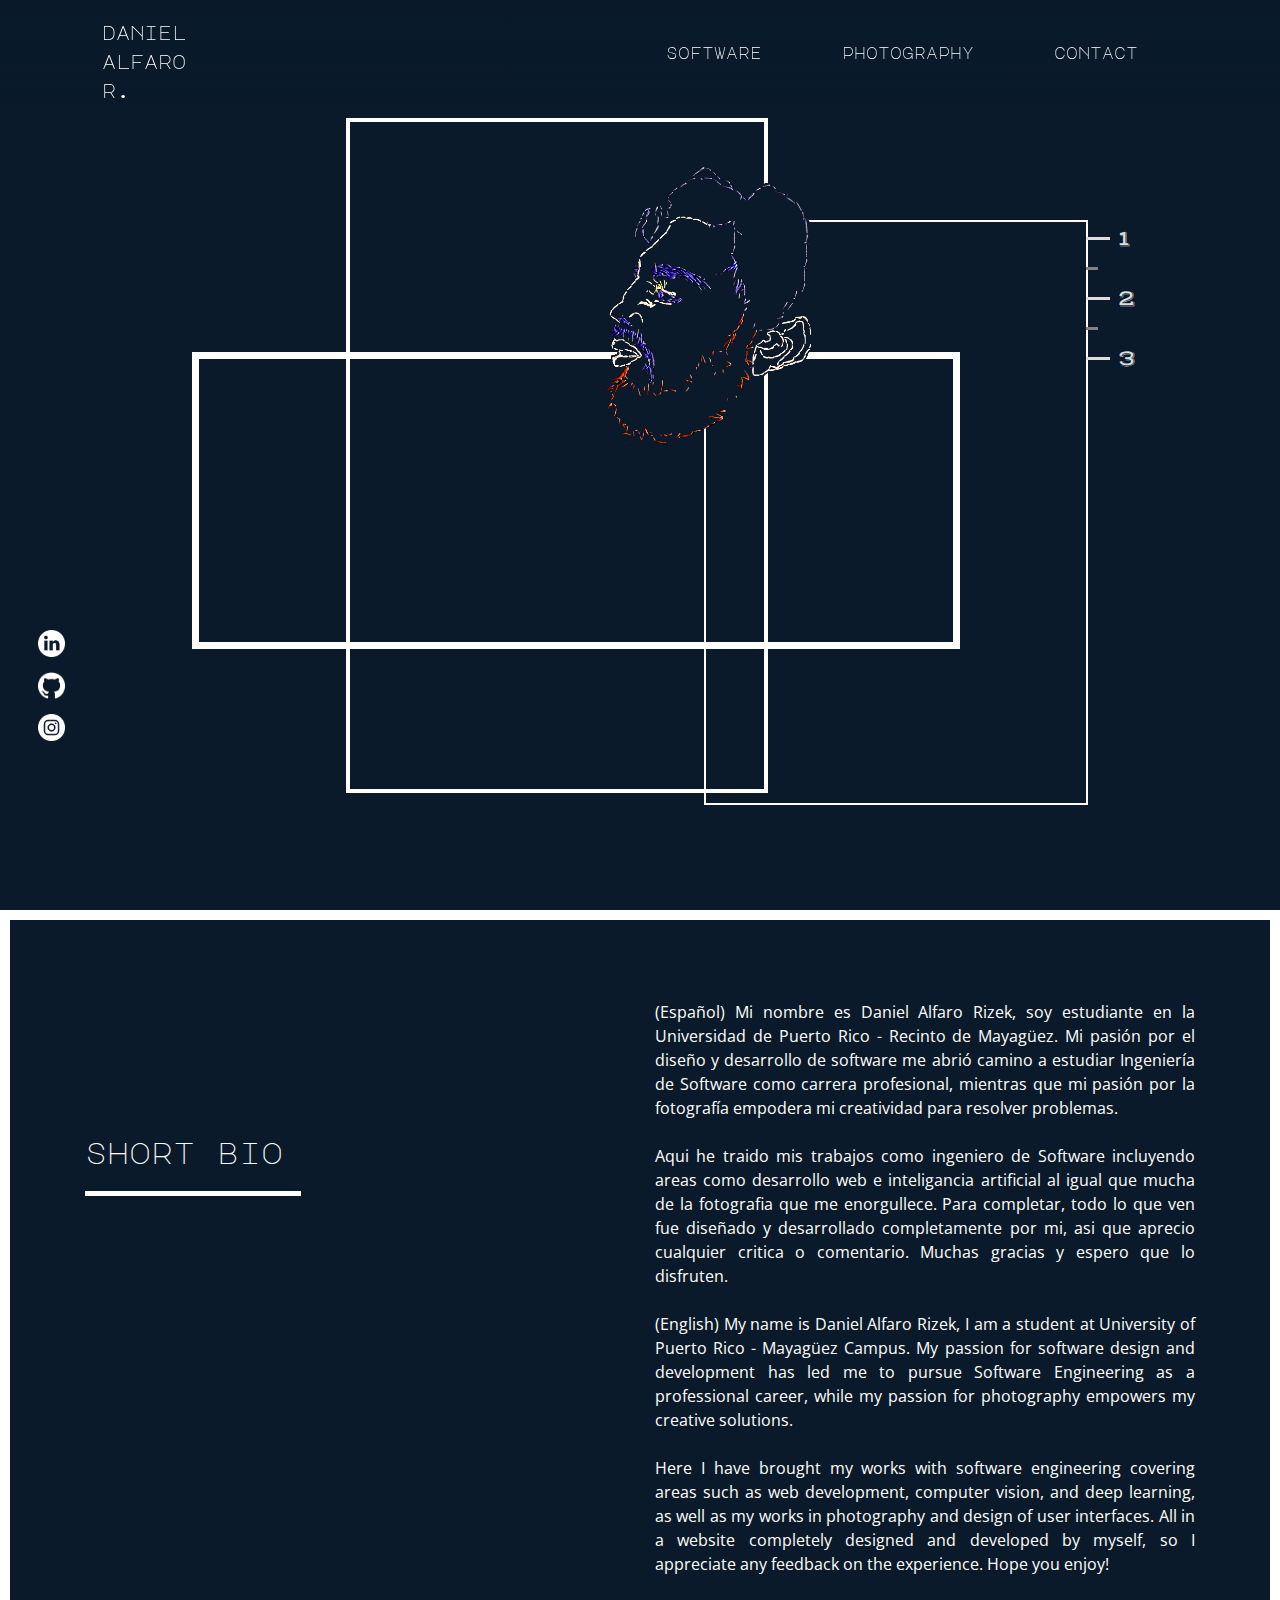
==== index.html @ b642e470 "improvements throughout the site" ====
<!DOCTYPE html>
<html lang="en">
  <head>
    <meta charset="UTF-8" />
    <meta name="viewport" content="width=device-width, initial-scale=1.0" />
    <meta http-equiv="X-UA-Compatible" content="ie=edge" />
    <link
      href="https://fonts.googleapis.com/css?family=Major+Mono+Display|Open+Sans|Vast+Shadow&display=swap"
      rel="stylesheet"
    />
    <link
      rel="stylesheet"
      href="https://maxcdn.bootstrapcdn.com/bootstrap/4.4.1/css/bootstrap.min.css"
    />
    <link rel="stylesheet" href="styles.css" />
    <script src="scripts.js"></script>
    <title>Daniel Alfaro R.</title>
  </head>
  <body>
    <div id="heroSection" class="nav">
      <div class="navigation">
        <div class="brand">
          <a href="#heroSection"><p>daniel</p></a>
          <a href="#heroSection"><p>alfaro</p></a>
          <a href="#heroSection"><p>r.</p></a>
        </div>
        <div class="menu">
          <ul>
            <li><a href="code.html">software</a></li>
            <li><a href="art.html">photography</a></li>
            <li><a href="info.html">contact</a></li>
          </ul>
        </div>
      </div>
    </div>
    <div class="centerArt" id="artContainer">
      <div id="drawing">
        <img src="images/PerfilComplete.png" alt="Perfil" />
      </div>
      <div id="rec1" class="rec"></div>
      <div id="rec2" class="rec"></div>
      <div id="rec3" class="rec">
        <div class="detail2">
          <div class="detailSec">
            <div class="line line1"></div>
            <div class="num">1</div>
          </div>
          <div class="detailSec">
            <div class="line line2"></div>
          </div>
          <div class="detailSec">
            <div class="line line1"></div>
            <div class="num">2</div>
          </div>
          <div class="detailSec">
            <div class="line line2"></div>
          </div>
          <div class="detailSec">
            <div class="line line1"></div>
            <div class="num">3</div>
          </div>
        </div>
      </div>
    </div>
    <div class="detail1">
      <div class="IndexSocialMedia">
        <a href="https://www.linkedin.com/in/daniel-alfaro-r/">
          <img src="images/linkedin.png" alt="linked" />
        </a>
        <a href="https://github.com/danyalfaro">
          <img src="images/github.png" alt="git" />
        </a>
        <a href="https://www.instagram.com/lente_mente_/">
          <img src="images/instagram.png" alt="insta" />
        </a>
      </div>
    </div>
    <div id="bioSection" class="container-fluid">
      <div class="container">
        <div class="row">
          <div id="bioLeft" class="col">
            <div
              class="box"
              style="font-family: 'Major Mono Display', monospace;"
            >
              <p>short bio</p>
              <div class="underline"></div>
            </div>
          </div>
          <div id="bioRight" class="col">
            (Español) Mi nombre es Daniel Alfaro Rizek, soy estudiante en la
            Universidad de Puerto Rico - Recinto de Mayagüez. Mi pasión por el
            diseño y desarrollo de software me abrió camino a estudiar
            Ingeniería de Software como carrera profesional, mientras que mi
            pasión por la fotografía empodera mi creatividad para resolver
            problemas.
            <br /><br />

            Aqui he traido mis trabajos como ingeniero de Software incluyendo
            areas como desarrollo web e inteligancia artificial al igual que
            mucha de la fotografia que me enorgullece. Para completar, todo lo
            que ven fue diseñado y desarrollado completamente por mi, asi que
            aprecio cualquier critica o comentario. Muchas gracias y espero que
            lo disfruten.<br /><br />

            (English) My name is Daniel Alfaro Rizek, I am a student at
            University of Puerto Rico - Mayagüez Campus. My passion for software
            design and development has led me to pursue Software Engineering as
            a professional career, while my passion for photography empowers my
            creative solutions. <br /><br />

            Here I have brought my works with software engineering covering
            areas such as web development, computer vision, and deep learning,
            as well as my works in photography and design of user interfaces.
            All in a website completely designed and developed by myself, so I
            appreciate any feedback on the experience. Hope you enjoy!<br /><br />
          </div>
        </div>
      </div>
    </div>
  </body>
</html>
---- styles.css ----
*{
    margin: 0px;
    padding: 0px;
}

html {
    scroll-behavior: smooth;
}

.nav{
    height: 100px;
}

.navigation{
    width: 100%;
    padding-left: 8%;
    padding-right: 8%;
    margin: auto;
    padding-top: 1.2em;
    color: #fff;
    position: fixed;
    z-index: 99;
    background-image: linear-gradient(to bottom, #0A1A2A, rgba(0, 0, 0, 0));
}

.brand{
    font-family: 'Major Mono Display', monospace;
    font-size: 120%;
    float: left;
}

.brand p{
    margin-bottom: 0px;
}

.brand h2{
    margin: 0px;
}

.brand a{
    text-decoration: none;
    color: #fff;
}

.menu{
    float: right;
    margin-top: 0.5em;
    font-size: 100%;
}

.menu ul {
    list-style-type: none;
    margin: 0;
    padding: 0;
    overflow: hidden;
  }
  
.menu li {
    float: left;
    text-decoration: none;
}
  
.menu li a {
    font-family: 'Major Mono Display', monospace;
    display: block;
    color: white;
    text-align: center;
    padding: 14px 40px;
    text-decoration: none;
    float: right;
}
  
.menu li a:hover {
    color: rgb(90, 143, 185);
    text-decoration: none;
}

body{
    background-color: #0A1A2A;
}

.centerArt{
    position: relative;
    height: 90vh;
    padding-left: 5%;
    padding-right: 5%;
}

.centerArt img{
    z-index: 3;
    position: absolute;
    right: 36%;
    top: 50px;
}

 /* Extra small devices (phones, 600px and down) */
 @media only screen and (max-width: 600px) {
    .centerArt img{
        width: 33%;
    }
    .infoEmail{
        margin-top: 0px;
        margin-bottom: 10%;
    }
    .detail1{
        visibility: hidden;
    }
 }

 /* Small devices (portrait tablets and large phones, 600px and up) */
 @media only screen and (min-width: 600px) {
    .centerArt img{
        width: 30%;
    }
    .infoEmail{
        margin-top: 0px;
        margin-bottom: 10%;
    }
    .detail1{
        visibility: hidden;
    }
 }
 
 /* Medium devices (landscape tablets, 768px and up) */
 @media only screen and (min-width: 768px) {
    .centerArt img{
        width: 25%;
    }
    .infoEmail{
        margin-top: 0px;
        margin-bottom: 10%;
    }
    .detail1{
        visibility: visible;
    }
 }
 
 @media only screen and (min-width: 992px) {
    .centerArt img{
        width: 18%;
    }
    .infoEmail{
        margin-top: 100px;
    }
    .detail1{
        visibility: visible;
    }
} 

 /* Extra large devices (large laptops and desktops, 1200px and up) */
@media only screen and (min-width: 1200px) {
    .centerArt img{
        width: 18%;
    }
    .infoEmail{
        margin-top: 100px;
    }
    .detail1{
        visibility: visible;
    }
}

.rec{
    border-style: solid;
    border-color: #fff;
    position: absolute;
}

#rec1{
    top: 2vh;
    border-width: 4px;
    width: 33%;
    height: 75vh;
    left: 27%;
    transition: 0.5s ease-in-out;
}

#rec2{
    left: 15%;
    top: 28vh;
    border-width: 7px;
    width: 60%;
    height: 33vh;
    transition: 0.5s ease-in-out;
}

#rec3{
    border-width: 2px;
    width: 30%;
    height: 65vh;
    right: 15%;
    top: 120px;
    transition: 0.5s ease-in-out;
}

.animation1{
    transform: translate(0, -6em);
}
.animation2{
    transform: translate(0, -9em);
}
.animation3{
    transform: translate(0, -15em);
}

.detail1{
    position: fixed;
    /* z-index: -1; */
    width: 30px;
    top: 70%;
    left: 3%;
}

.IndexSocialMedia img{
    /* position: fixed; */
    margin-bottom: 15px;
    width: 90%;
}

.detail2{
    position: relative;
    color: rgb(221, 221, 221);
    width: 80px;
    height: 100px;
    right: -100%;
}

.detailSec{
    width: 100%;
    height: 30px;
    position: relative;
}

.line{
    position: absolute;
    top: 15px;
    background-color: rgb(221, 221, 221);
    width: 30%;
    height: 3px;
    left: 0em;
}

.line1{
    width: 30%;
}

.line2{
    width: 15%;
    background-color: rgb(129, 129, 129);
}

.num{
    position: absolute;
    font-family: 'Vast Shadow', cursive;
    font-size: 140%;
    width: 60%;
    right: 0em;
}

#bioSection{
    z-index: 99;
    border-style: solid;
    border-color: #fff;
    background-color: #0A1A2A;
    border-width: 10px;
    height: fit-content;
    color: #fff;
    text-align: center;
}

#bioLeft{
    font-family: 'Open Sans', sans-serif;
    margin-top: 7em;
    text-align: left;
    font-size: 30px;
}

.underline{
    width: 40%;
    min-height: 5px;
    background-color: #fff;
}

#bioRight{
    font-family: 'Open Sans', sans-serif;
    position: relative;
    text-align: justify;
    top: 50%;
    padding-top: 5rem;
    padding-bottom: 5rem;
}

#artSection{
    z-index: 99;
    background-color: #0A1A2A;
    color: #fff;
    margin-top: 2%;
    padding-left: 5%;
    padding-right: 5%;
    text-align: center;
}

.artRow {
  display: -ms-flexbox; /* IE10 */
  display: flex;
  -ms-flex-wrap: wrap; /* IE10 */
  flex-wrap: wrap;
  padding: 0 4px;
  color: #fff;
}

/* Create four equal columns that sits next to each other */
.artColumn {
  -ms-flex: 25%; /* IE10 */
  flex: 25%;
  /* max-width: 25%; */
  padding: 0 4px;
}

.artColumn img {
  margin-top: 8px;
  vertical-align: middle;
  width: 100%;
}

.item{
    padding: 5px;
}

/* Responsive layout - makes a two column-layout instead of four columns */
@media screen and (max-width: 800px) {
  .column {
    -ms-flex: 50%;
    flex: 50%;
    max-width: 50%;
  }
}

/* Responsive layout - makes the two columns stack on top of each other instead of next to each other */
@media screen and (max-width: 600px) {
  .column {
    -ms-flex: 100%;
    flex: 100%;
    max-width: 100%;
  }
}
  
a:active, a:focus {
    outline: 0;
    border: none;
}

.content-section {
    min-height: 1200px;
}

.grid-gallery{
    padding-top: 20px;
}
.codeSection{
    margin-top: 50px;
    color: #fff;
}

.codeContainer{
    padding: 30px;
    width: 96%;
    margin-top: 5%;
    border-style: solid;
    border-color: #fff;
    border-width: 3px;
    position: relative;
}

.left{
    margin-right: 5%;
    /* margin-right: 20%; */
}

.right{
    /* margin-left: 20%; */
    margin-left: 5%;
}

.containterTitle{
    margin-left: 5%;
    margin-right: 5%;
    margin-bottom: 3%;
}

.containterTitle h1{
    font-family: 'Major Mono Display', monospace;
    font-size: 200%;
    margin-bottom: 2px;
}

.containterTitle h3{
    font-family: 'Open Sans', sans-serif;
    font-size: 100%;
    color: rgb(184, 184, 184);
}

.rightTitle{
    text-align: right;
}

.containerInfo{
    margin-left: 5%;
    margin-right: 5%;
}

.containerInfo h3{
    font-size: 140%;
}

.containerInfo h6{
    font-size: 100%;
    margin-left: 2%;
}

.codeDetail{
    margin: 0px;
    padding: 0px;
    position: absolute;
    top: 20%;
}

.rightDetail{
    right: -100px;
    transform: rotate(90deg);
    -moz-transform: rotate(90deg);
}

.leftDetail{
    left: -100px;
    transform: rotate(-90deg);
    -moz-transform: rotate(-90deg);
}

.codeDetail p{
    font-family: 'Major Mono Display', monospace;
}

.infoHeading{
    margin-top: 25px;
    margin-bottom: 25px;
    background-color: #0A1A2A;
    font-size: 200%;
    position: relative;
    left: -20%;
}

.infoEmail{
    text-align: center;
    background-color: rgba(255, 255, 255, 0.03);
    padding: 20px;
}

.infoSection{
    font-family: 'Major Mono Display', monospace;
    color: #fff;
    margin-top: 8em;
    border-style: solid;
    border-width: 1px;
    position: absolute;
    right: 5%;
    width: 70%;
}

.socialMediaAccounts{
    text-align: center;
    font-size: 90%;
}
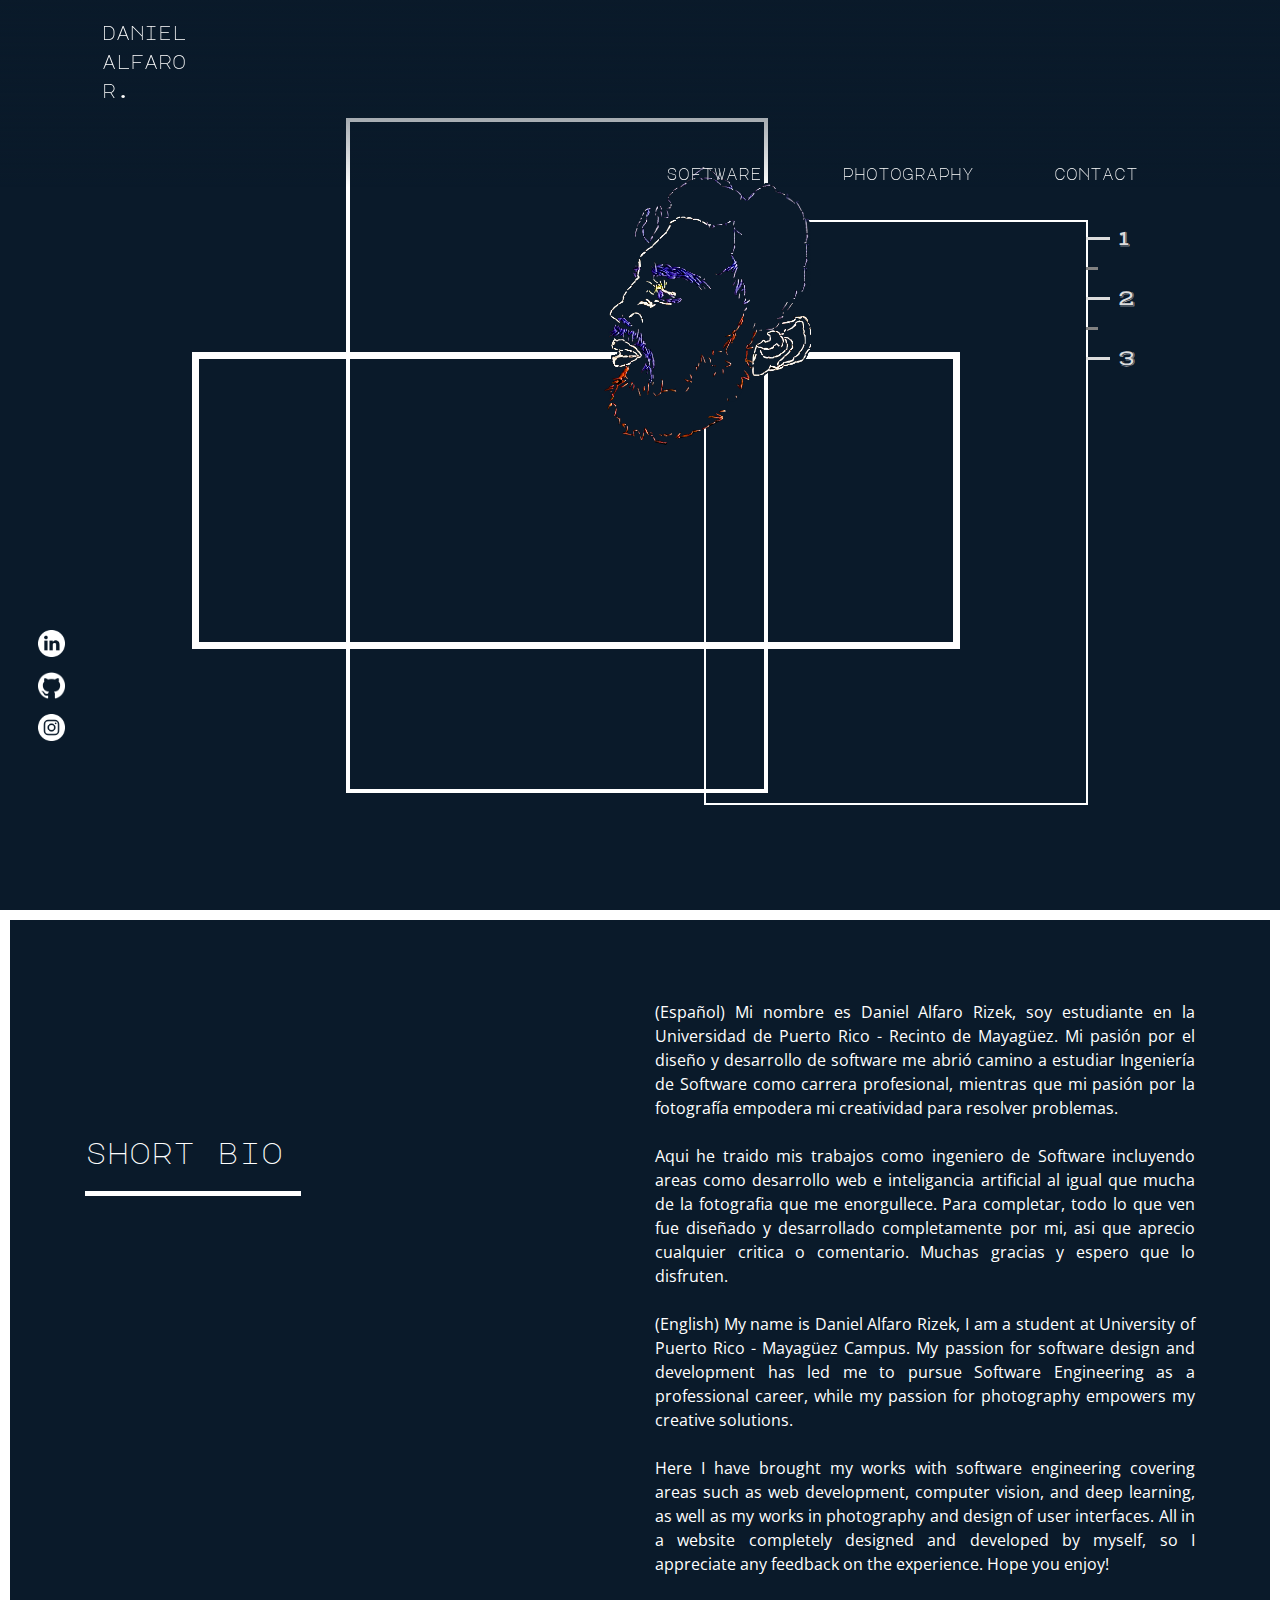
==== commit f9cf7e9d: "Improved navigation with Flexbox" ====
--- a/index.html
+++ b/index.html
@@ -13,7 +13,6 @@
       href="https://maxcdn.bootstrapcdn.com/bootstrap/4.4.1/css/bootstrap.min.css"
     />
     <link rel="stylesheet" href="styles.css" />
-    <script src="scripts.js"></script>
     <title>Daniel Alfaro R.</title>
   </head>
   <body>
@@ -25,11 +24,16 @@
           <a href="#heroSection"><p>r.</p></a>
         </div>
         <div class="menu">
-          <ul>
+          <ul class="menuLinks" id="menuLinks">
             <li><a href="code.html">software</a></li>
             <li><a href="art.html">photography</a></li>
             <li><a href="info.html">contact</a></li>
           </ul>
+          <div class="burger" id="burger">
+            <div class="burgerLine1"></div>
+            <div class="burgerLine2"></div>
+            <div class="burgerLine3"></div>
+          </div>
         </div>
       </div>
     </div>
@@ -81,7 +85,7 @@
           <div id="bioLeft" class="col">
             <div
               class="box"
-              style="font-family: 'Major Mono Display', monospace;"
+              style="font-family: 'Major Mono Display', monospace"
             >
               <p>short bio</p>
               <div class="underline"></div>
@@ -118,5 +122,7 @@
         </div>
       </div>
     </div>
+    <script src="scripts.js"></script>
+    <script src="mobileNav.js"></script>
   </body>
 </html>
--- a/styles.css
+++ b/styles.css
@@ -1,303 +1,345 @@
-*{
-    margin: 0px;
-    padding: 0px;
+* {
+  margin: 0px;
+  padding: 0px;
 }
 
 html {
-    scroll-behavior: smooth;
-}
-
-.nav{
-    height: 100px;
-}
-
-.navigation{
-    width: 100%;
-    padding-left: 8%;
-    padding-right: 8%;
-    margin: auto;
-    padding-top: 1.2em;
-    color: #fff;
-    position: fixed;
-    z-index: 99;
-    background-image: linear-gradient(to bottom, #0A1A2A, rgba(0, 0, 0, 0));
-}
-
-.brand{
-    font-family: 'Major Mono Display', monospace;
-    font-size: 120%;
-    float: left;
-}
-
-.brand p{
-    margin-bottom: 0px;
-}
-
-.brand h2{
-    margin: 0px;
-}
-
-.brand a{
-    text-decoration: none;
-    color: #fff;
-}
-
-.menu{
-    float: right;
-    margin-top: 0.5em;
-    font-size: 100%;
-}
-
-.menu ul {
-    list-style-type: none;
-    margin: 0;
-    padding: 0;
-    overflow: hidden;
-  }
-  
+  scroll-behavior: smooth;
+}
+
+.nav {
+  height: 100px;
+}
+
+.navigation {
+  width: 100%;
+  padding-left: 8%;
+  padding-right: 8%;
+  margin: auto;
+  padding-top: 1.2em;
+  color: #fff;
+  display: flex;
+  position: fixed;
+  z-index: 99;
+  background-image: linear-gradient(to bottom, #0a1a2a, rgba(0, 0, 0, 0));
+}
+
+.brand {
+  font-family: "Major Mono Display", monospace;
+  font-size: 120%;
+}
+
+.brand p {
+  margin-bottom: 0px;
+}
+
+.brand h2 {
+  margin: 0px;
+}
+
+.brand a {
+  text-decoration: none;
+  color: #fff;
+}
+
+.menu {
+  display: flex;
+  align-items: center;
+  flex-grow: 1;
+  justify-content: end;
+  margin-top: 0.5em;
+  font-size: 100%;
+}
+
+.menuLinks {
+  display: flex;
+  list-style-type: none;
+  margin: 0;
+  padding: 0;
+  overflow: hidden;
+}
+
 .menu li {
-    float: left;
-    text-decoration: none;
-}
-  
+  text-decoration: none;
+  margin-top: 15vh;
+}
+
 .menu li a {
-    font-family: 'Major Mono Display', monospace;
-    display: block;
-    color: white;
-    text-align: center;
-    padding: 14px 40px;
-    text-decoration: none;
-    float: right;
-}
-  
+  font-family: "Major Mono Display", monospace;
+  color: white;
+  text-align: center;
+  padding: 14px 40px;
+  text-decoration: none;
+}
+
 .menu li a:hover {
-    color: rgb(90, 143, 185);
-    text-decoration: none;
-}
-
-body{
-    background-color: #0A1A2A;
-}
-
-.centerArt{
-    position: relative;
-    height: 90vh;
-    padding-left: 5%;
-    padding-right: 5%;
-}
-
-.centerArt img{
-    z-index: 3;
+  color: rgb(90, 143, 185);
+  text-decoration: none;
+}
+
+.burger {
+  display: flex;
+  flex-direction: column;
+}
+
+.burger div {
+  width: 25px;
+  height: 3px;
+  background-color: #fff;
+  margin: 2px;
+  /* float: right; */
+}
+
+body {
+  background-color: #0a1a2a;
+}
+
+.centerArt {
+  position: relative;
+  height: 90vh;
+  padding-left: 5%;
+  padding-right: 5%;
+}
+
+.centerArt img {
+  z-index: 3;
+  position: absolute;
+  right: 36%;
+  top: 50px;
+}
+
+/* Extra small devices (phones, 600px and down) */
+@media only screen and (max-width: 600px) {
+  .centerArt img {
+    width: 33%;
+  }
+  .infoEmail {
+    margin-top: 0px;
+    margin-bottom: 10%;
+  }
+  .detail1 {
+    visibility: hidden;
+  }
+}
+
+/* Small devices (portrait tablets and large phones, 600px and up) */
+@media only screen and (min-width: 600px) {
+  .centerArt img {
+    width: 30%;
+  }
+  .infoEmail {
+    margin-top: 0px;
+    margin-bottom: 10%;
+  }
+  .detail1 {
+    visibility: hidden;
+  }
+}
+
+@media screen and (max-width: 768px) {
+  .menuLinks {
     position: absolute;
-    right: 36%;
-    top: 50px;
-}
-
- /* Extra small devices (phones, 600px and down) */
- @media only screen and (max-width: 600px) {
-    .centerArt img{
-        width: 33%;
-    }
-    .infoEmail{
-        margin-top: 0px;
-        margin-bottom: 10%;
-    }
-    .detail1{
-        visibility: hidden;
-    }
- }
-
- /* Small devices (portrait tablets and large phones, 600px and up) */
- @media only screen and (min-width: 600px) {
-    .centerArt img{
-        width: 30%;
-    }
-    .infoEmail{
-        margin-top: 0px;
-        margin-bottom: 10%;
-    }
-    .detail1{
-        visibility: hidden;
-    }
- }
- 
- /* Medium devices (landscape tablets, 768px and up) */
- @media only screen and (min-width: 768px) {
-    .centerArt img{
-        width: 25%;
-    }
-    .infoEmail{
-        margin-top: 0px;
-        margin-bottom: 10%;
-    }
-    .detail1{
-        visibility: visible;
-    }
- }
- 
- @media only screen and (min-width: 992px) {
-    .centerArt img{
-        width: 18%;
-    }
-    .infoEmail{
-        margin-top: 100px;
-    }
-    .detail1{
-        visibility: visible;
-    }
-} 
-
- /* Extra large devices (large laptops and desktops, 1200px and up) */
-@media only screen and (min-width: 1200px) {
-    .centerArt img{
-        width: 18%;
-    }
-    .infoEmail{
-        margin-top: 100px;
-    }
-    .detail1{
-        visibility: visible;
-    }
-}
-
-.rec{
+    right: 0px;
+    height: 92vh;
+    width: 70%;
+    top: 12vh;
+    display: flex;
+    flex-direction: column;
+    justify-content: start;
+    align-items: center;
+    background-color: #0a1a2af5;
     border-style: solid;
     border-color: #fff;
-    position: absolute;
-}
-
-#rec1{
-    top: 2vh;
-    border-width: 4px;
-    width: 33%;
-    height: 75vh;
-    left: 27%;
-    transition: 0.5s ease-in-out;
-}
-
-#rec2{
-    left: 15%;
-    top: 28vh;
-    border-width: 7px;
-    width: 60%;
-    height: 33vh;
-    transition: 0.5s ease-in-out;
-}
-
-#rec3{
-    border-width: 2px;
-    width: 30%;
-    height: 65vh;
-    right: 15%;
-    top: 120px;
-    transition: 0.5s ease-in-out;
-}
-
-.animation1{
-    transform: translate(0, -6em);
-}
-.animation2{
-    transform: translate(0, -9em);
-}
-.animation3{
-    transform: translate(0, -15em);
-}
-
-.detail1{
-    position: fixed;
-    /* z-index: -1; */
-    width: 30px;
-    top: 70%;
-    left: 3%;
-}
-
-.IndexSocialMedia img{
-    /* position: fixed; */
-    margin-bottom: 15px;
-    width: 90%;
-}
-
-.detail2{
-    position: relative;
-    color: rgb(221, 221, 221);
-    width: 80px;
-    height: 100px;
-    right: -100%;
-}
-
-.detailSec{
-    width: 100%;
-    height: 30px;
-    position: relative;
-}
-
-.line{
-    position: absolute;
-    top: 15px;
-    background-color: rgb(221, 221, 221);
-    width: 30%;
-    height: 3px;
-    left: 0em;
-}
-
-.line1{
-    width: 30%;
-}
-
-.line2{
-    width: 15%;
-    background-color: rgb(129, 129, 129);
-}
-
-.num{
-    position: absolute;
-    font-family: 'Vast Shadow', cursive;
-    font-size: 140%;
-    width: 60%;
-    right: 0em;
-}
-
-#bioSection{
-    z-index: 99;
-    border-style: solid;
-    border-color: #fff;
-    background-color: #0A1A2A;
-    border-width: 10px;
-    height: fit-content;
-    color: #fff;
-    text-align: center;
-}
-
-#bioLeft{
-    font-family: 'Open Sans', sans-serif;
-    margin-top: 7em;
-    text-align: left;
-    font-size: 30px;
-}
-
-.underline{
-    width: 40%;
-    min-height: 5px;
-    background-color: #fff;
-}
-
-#bioRight{
-    font-family: 'Open Sans', sans-serif;
-    position: relative;
-    text-align: justify;
-    top: 50%;
-    padding-top: 5rem;
-    padding-bottom: 5rem;
-}
-
-#artSection{
-    z-index: 99;
-    background-color: #0A1A2A;
-    color: #fff;
-    margin-top: 2%;
-    padding-left: 5%;
-    padding-right: 5%;
-    text-align: center;
+    border-width: 3px;
+    transform: translateX(100%);
+    transition: transform 0.1s ease-in;
+  }
+}
+
+/* Medium devices (landscape tablets, 768px and up) */
+@media only screen and (min-width: 768px) {
+  .centerArt img {
+    width: 25%;
+  }
+  .infoEmail {
+    margin-top: 0px;
+    margin-bottom: 10%;
+  }
+  .detail1 {
+    visibility: visible;
+  }
+  .burger {
+    display: none;
+  }
+}
+
+@media only screen and (min-width: 992px) {
+  .centerArt img {
+    width: 18%;
+  }
+  .infoEmail {
+    margin-top: 100px;
+  }
+  .detail1 {
+    visibility: visible;
+  }
+}
+
+/* Extra large devices (large laptops and desktops, 1200px and up) */
+@media only screen and (min-width: 1200px) {
+  .centerArt img {
+    width: 18%;
+  }
+  .infoEmail {
+    margin-top: 100px;
+  }
+  .detail1 {
+    visibility: visible;
+  }
+}
+
+.burgerActive {
+  transform: translateX(0%);
+}
+
+.rec {
+  border-style: solid;
+  border-color: #fff;
+  position: absolute;
+}
+
+#rec1 {
+  top: 2vh;
+  border-width: 4px;
+  width: 33%;
+  height: 75vh;
+  left: 27%;
+  transition: 0.5s ease-in-out;
+}
+
+#rec2 {
+  left: 15%;
+  top: 28vh;
+  border-width: 7px;
+  width: 60%;
+  height: 33vh;
+  transition: 0.5s ease-in-out;
+}
+
+#rec3 {
+  border-width: 2px;
+  width: 30%;
+  height: 65vh;
+  right: 15%;
+  top: 120px;
+  transition: 0.5s ease-in-out;
+}
+
+.animation1 {
+  transform: translate(0, -6em);
+}
+.animation2 {
+  transform: translate(0, -9em);
+}
+.animation3 {
+  transform: translate(0, -15em);
+}
+
+.detail1 {
+  position: fixed;
+  /* z-index: -1; */
+  width: 30px;
+  top: 70%;
+  left: 3%;
+}
+
+.IndexSocialMedia img {
+  /* position: fixed; */
+  margin-bottom: 15px;
+  width: 90%;
+}
+
+.detail2 {
+  position: relative;
+  color: rgb(221, 221, 221);
+  width: 80px;
+  height: 100px;
+  right: -100%;
+}
+
+.detailSec {
+  width: 100%;
+  height: 30px;
+  position: relative;
+}
+
+.line {
+  position: absolute;
+  top: 15px;
+  background-color: rgb(221, 221, 221);
+  width: 30%;
+  height: 3px;
+  left: 0em;
+}
+
+.line1 {
+  width: 30%;
+}
+
+.line2 {
+  width: 15%;
+  background-color: rgb(129, 129, 129);
+}
+
+.num {
+  position: absolute;
+  font-family: "Vast Shadow", cursive;
+  font-size: 140%;
+  width: 60%;
+  right: 0em;
+}
+
+#bioSection {
+  z-index: 99;
+  border-style: solid;
+  border-color: #fff;
+  background-color: #0a1a2a;
+  border-width: 10px;
+  height: fit-content;
+  color: #fff;
+  text-align: center;
+}
+
+#bioLeft {
+  font-family: "Open Sans", sans-serif;
+  margin-top: 7em;
+  text-align: left;
+  font-size: 30px;
+}
+
+.underline {
+  width: 40%;
+  min-height: 5px;
+  background-color: #fff;
+}
+
+#bioRight {
+  font-family: "Open Sans", sans-serif;
+  position: relative;
+  text-align: justify;
+  top: 50%;
+  padding-top: 5rem;
+  padding-bottom: 5rem;
+}
+
+#artSection {
+  z-index: 99;
+  background-color: #0a1a2a;
+  color: #fff;
+  margin-top: 2%;
+  padding-left: 5%;
+  padding-right: 5%;
+  text-align: center;
 }
 
 .artRow {
@@ -323,8 +365,8 @@
   width: 100%;
 }
 
-.item{
-    padding: 5px;
+.item {
+  padding: 5px;
 }
 
 /* Responsive layout - makes a two column-layout instead of four columns */
@@ -344,132 +386,131 @@
     max-width: 100%;
   }
 }
-  
-a:active, a:focus {
-    outline: 0;
-    border: none;
+
+a:active,
+a:focus {
+  outline: 0;
+  border: none;
 }
 
 .content-section {
-    min-height: 1200px;
-}
-
-.grid-gallery{
-    padding-top: 20px;
-}
-.codeSection{
-    margin-top: 50px;
-    color: #fff;
-}
-
-.codeContainer{
-    padding: 30px;
-    width: 96%;
-    margin-top: 5%;
-    border-style: solid;
-    border-color: #fff;
-    border-width: 3px;
-    position: relative;
-}
-
-.left{
-    margin-right: 5%;
-    /* margin-right: 20%; */
-}
-
-.right{
-    /* margin-left: 20%; */
-    margin-left: 5%;
-}
-
-.containterTitle{
-    margin-left: 5%;
-    margin-right: 5%;
-    margin-bottom: 3%;
-}
-
-.containterTitle h1{
-    font-family: 'Major Mono Display', monospace;
-    font-size: 200%;
-    margin-bottom: 2px;
-}
-
-.containterTitle h3{
-    font-family: 'Open Sans', sans-serif;
-    font-size: 100%;
-    color: rgb(184, 184, 184);
-}
-
-.rightTitle{
-    text-align: right;
-}
-
-.containerInfo{
-    margin-left: 5%;
-    margin-right: 5%;
-}
-
-.containerInfo h3{
-    font-size: 140%;
-}
-
-.containerInfo h6{
-    font-size: 100%;
-    margin-left: 2%;
-}
-
-.codeDetail{
-    margin: 0px;
-    padding: 0px;
-    position: absolute;
-    top: 20%;
-}
-
-.rightDetail{
-    right: -100px;
-    transform: rotate(90deg);
-    -moz-transform: rotate(90deg);
-}
-
-.leftDetail{
-    left: -100px;
-    transform: rotate(-90deg);
-    -moz-transform: rotate(-90deg);
-}
-
-.codeDetail p{
-    font-family: 'Major Mono Display', monospace;
-}
-
-.infoHeading{
-    margin-top: 25px;
-    margin-bottom: 25px;
-    background-color: #0A1A2A;
-    font-size: 200%;
-    position: relative;
-    left: -20%;
-}
-
-.infoEmail{
-    text-align: center;
-    background-color: rgba(255, 255, 255, 0.03);
-    padding: 20px;
-}
-
-.infoSection{
-    font-family: 'Major Mono Display', monospace;
-    color: #fff;
-    margin-top: 8em;
-    border-style: solid;
-    border-width: 1px;
-    position: absolute;
-    right: 5%;
-    width: 70%;
-}
-
-.socialMediaAccounts{
-    text-align: center;
-    font-size: 90%;
-}
-
-
+  min-height: 1200px;
+}
+
+.grid-gallery {
+  padding-top: 20px;
+}
+.codeSection {
+  margin-top: 50px;
+  color: #fff;
+}
+
+.codeContainer {
+  padding: 30px;
+  width: 96%;
+  margin-top: 5%;
+  border-style: solid;
+  border-color: #fff;
+  border-width: 3px;
+  position: relative;
+}
+
+.left {
+  margin-right: 5%;
+  /* margin-right: 20%; */
+}
+
+.right {
+  /* margin-left: 20%; */
+  margin-left: 5%;
+}
+
+.containterTitle {
+  margin-left: 5%;
+  margin-right: 5%;
+  margin-bottom: 3%;
+}
+
+.containterTitle h1 {
+  font-family: "Major Mono Display", monospace;
+  font-size: 200%;
+  margin-bottom: 2px;
+}
+
+.containterTitle h3 {
+  font-family: "Open Sans", sans-serif;
+  font-size: 100%;
+  color: rgb(184, 184, 184);
+}
+
+.rightTitle {
+  text-align: right;
+}
+
+.containerInfo {
+  margin-left: 5%;
+  margin-right: 5%;
+}
+
+.containerInfo h3 {
+  font-size: 140%;
+}
+
+.containerInfo h6 {
+  font-size: 100%;
+  margin-left: 2%;
+}
+
+.codeDetail {
+  margin: 0px;
+  padding: 0px;
+  position: absolute;
+  top: 20%;
+}
+
+.rightDetail {
+  right: -100px;
+  transform: rotate(90deg);
+  -moz-transform: rotate(90deg);
+}
+
+.leftDetail {
+  left: -100px;
+  transform: rotate(-90deg);
+  -moz-transform: rotate(-90deg);
+}
+
+.codeDetail p {
+  font-family: "Major Mono Display", monospace;
+}
+
+.infoHeading {
+  margin-top: 25px;
+  margin-bottom: 25px;
+  background-color: #0a1a2a;
+  font-size: 200%;
+  position: relative;
+  left: -20%;
+}
+
+.infoEmail {
+  text-align: center;
+  background-color: rgba(255, 255, 255, 0.03);
+  padding: 20px;
+}
+
+.infoSection {
+  font-family: "Major Mono Display", monospace;
+  color: #fff;
+  margin-top: 8em;
+  border-style: solid;
+  border-width: 1px;
+  position: absolute;
+  right: 5%;
+  width: 70%;
+}
+
+.socialMediaAccounts {
+  text-align: center;
+  font-size: 90%;
+}
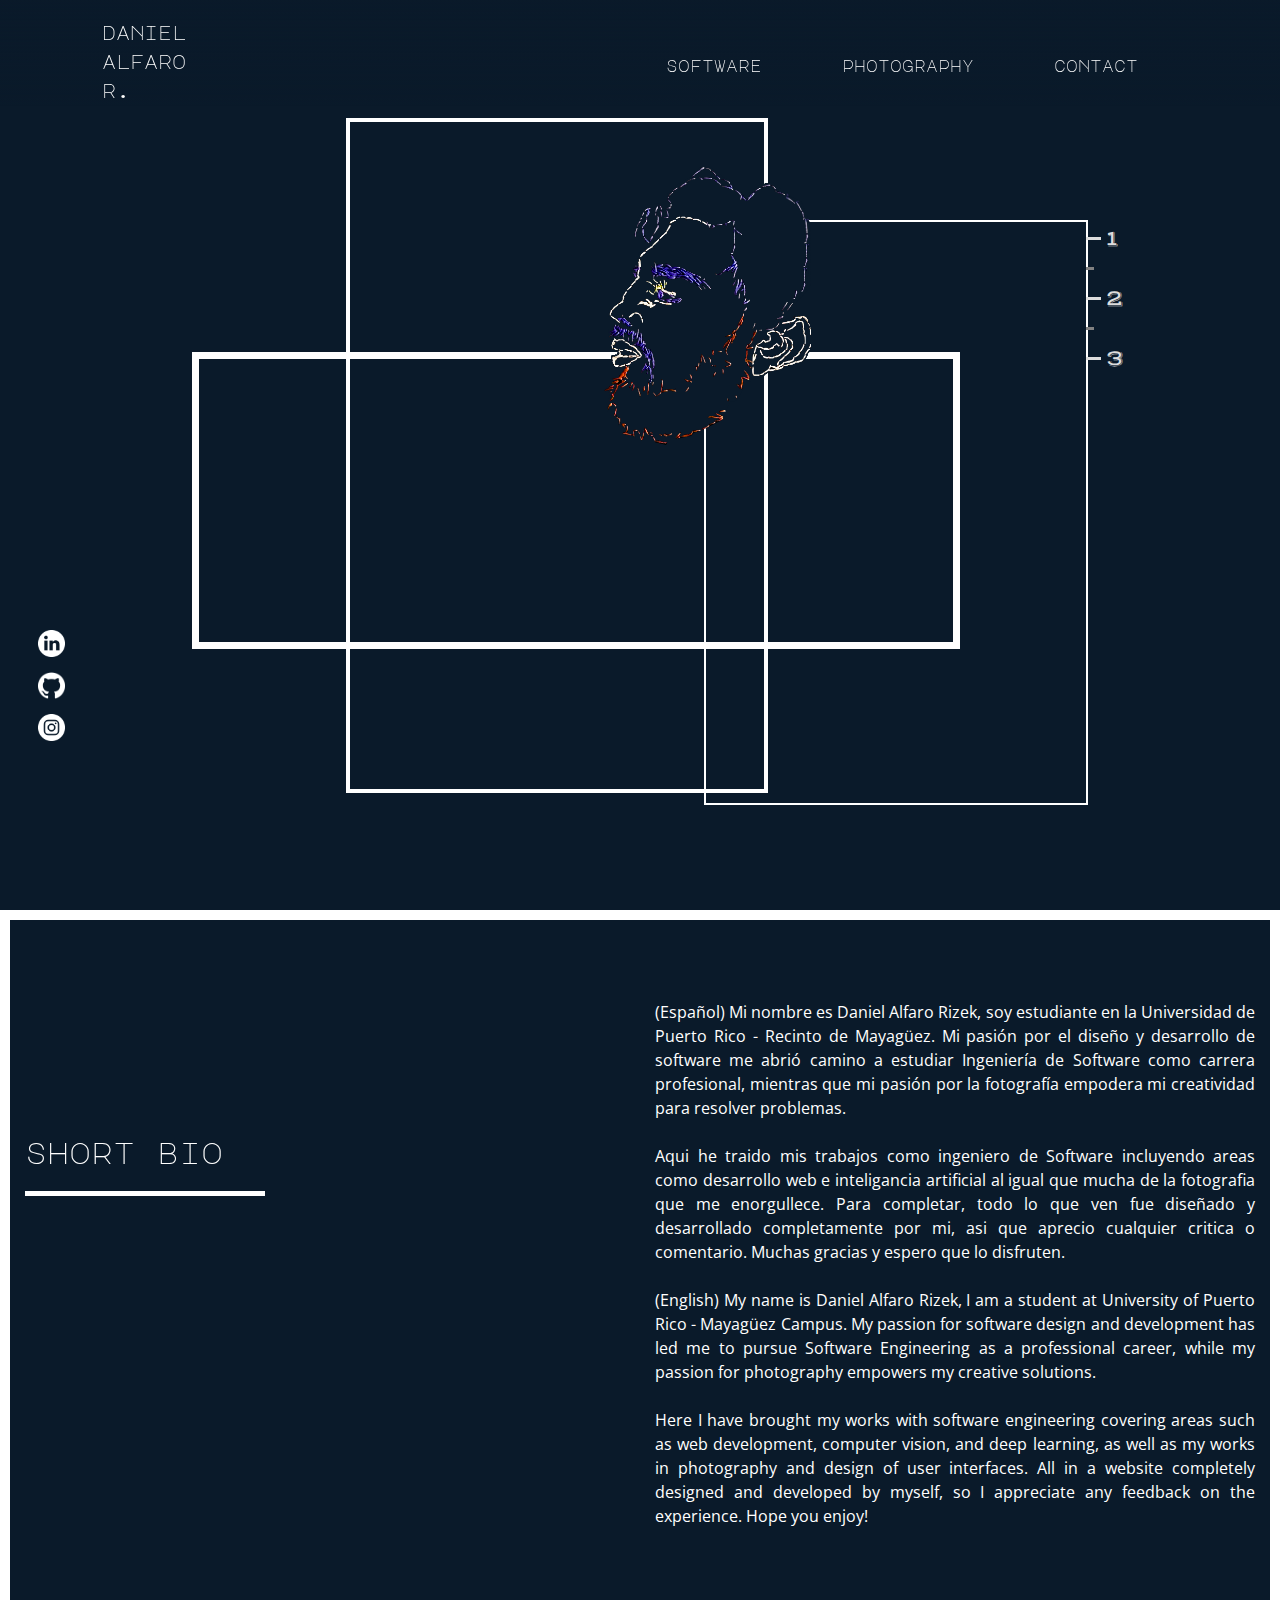
==== commit c0697073: "Overall mobile experience improvements." ====
--- a/index.html
+++ b/index.html
@@ -79,48 +79,40 @@
         </a>
       </div>
     </div>
-    <div id="bioSection" class="container-fluid">
-      <div class="container">
-        <div class="row">
-          <div id="bioLeft" class="col">
-            <div
-              class="box"
-              style="font-family: 'Major Mono Display', monospace"
-            >
-              <p>short bio</p>
-              <div class="underline"></div>
-            </div>
-          </div>
-          <div id="bioRight" class="col">
-            (Español) Mi nombre es Daniel Alfaro Rizek, soy estudiante en la
-            Universidad de Puerto Rico - Recinto de Mayagüez. Mi pasión por el
-            diseño y desarrollo de software me abrió camino a estudiar
-            Ingeniería de Software como carrera profesional, mientras que mi
-            pasión por la fotografía empodera mi creatividad para resolver
-            problemas.
-            <br /><br />
-
-            Aqui he traido mis trabajos como ingeniero de Software incluyendo
-            areas como desarrollo web e inteligancia artificial al igual que
-            mucha de la fotografia que me enorgullece. Para completar, todo lo
-            que ven fue diseñado y desarrollado completamente por mi, asi que
-            aprecio cualquier critica o comentario. Muchas gracias y espero que
-            lo disfruten.<br /><br />
-
-            (English) My name is Daniel Alfaro Rizek, I am a student at
-            University of Puerto Rico - Mayagüez Campus. My passion for software
-            design and development has led me to pursue Software Engineering as
-            a professional career, while my passion for photography empowers my
-            creative solutions. <br /><br />
-
-            Here I have brought my works with software engineering covering
-            areas such as web development, computer vision, and deep learning,
-            as well as my works in photography and design of user interfaces.
-            All in a website completely designed and developed by myself, so I
-            appreciate any feedback on the experience. Hope you enjoy!<br /><br />
+    <div id="bioSection">
+        <div id="bioLeft" class="col">
+          <div class="box" style="font-family: 'Major Mono Display', monospace">
+            <p>short bio</p>
+            <div class="underline"></div>
           </div>
         </div>
-      </div>
+        <div id="bioRight" class="col">
+          (Español) Mi nombre es Daniel Alfaro Rizek, soy estudiante en la
+          Universidad de Puerto Rico - Recinto de Mayagüez. Mi pasión por el
+          diseño y desarrollo de software me abrió camino a estudiar Ingeniería
+          de Software como carrera profesional, mientras que mi pasión por la
+          fotografía empodera mi creatividad para resolver problemas.
+          <br /><br />
+
+          Aqui he traido mis trabajos como ingeniero de Software incluyendo
+          areas como desarrollo web e inteligancia artificial al igual que mucha
+          de la fotografia que me enorgullece. Para completar, todo lo que ven
+          fue diseñado y desarrollado completamente por mi, asi que aprecio
+          cualquier critica o comentario. Muchas gracias y espero que lo
+          disfruten.<br /><br />
+
+          (English) My name is Daniel Alfaro Rizek, I am a student at University
+          of Puerto Rico - Mayagüez Campus. My passion for software design and
+          development has led me to pursue Software Engineering as a
+          professional career, while my passion for photography empowers my
+          creative solutions. <br /><br />
+
+          Here I have brought my works with software engineering covering areas
+          such as web development, computer vision, and deep learning, as well
+          as my works in photography and design of user interfaces. All in a
+          website completely designed and developed by myself, so I appreciate
+          any feedback on the experience. Hope you enjoy!<br /><br />
+        </div>
     </div>
     <script src="scripts.js"></script>
     <script src="mobileNav.js"></script>
--- a/styles.css
+++ b/styles.css
@@ -5,6 +5,10 @@
 
 html {
   scroll-behavior: smooth;
+}
+
+body {
+  min-width: 250px;
 }
 
 .nav {
@@ -22,6 +26,10 @@
   position: fixed;
   z-index: 99;
   background-image: linear-gradient(to bottom, #0a1a2a, rgba(0, 0, 0, 0));
+  display: -webkit-box;
+  display: -moz-box;
+  display: -ms-flexbox;
+  display: -webkit-flex;
 }
 
 .brand {
@@ -46,9 +54,13 @@
   display: flex;
   align-items: center;
   flex-grow: 1;
-  justify-content: end;
+  justify-content: flex-end;
   margin-top: 0.5em;
   font-size: 100%;
+  display: -webkit-box;
+  display: -moz-box;
+  display: -ms-flexbox;
+  display: -webkit-flex;
 }
 
 .menuLinks {
@@ -57,11 +69,17 @@
   margin: 0;
   padding: 0;
   overflow: hidden;
+  display: -webkit-box;
+  display: -moz-box;
+  display: -ms-flexbox;
+  display: -webkit-flex;
 }
 
 .menu li {
+  display: flex;
+  justify-content: center;
   text-decoration: none;
-  margin-top: 15vh;
+  width: 100%;
 }
 
 .menu li a {
@@ -73,21 +91,36 @@
 }
 
 .menu li a:hover {
-  color: rgb(90, 143, 185);
+  color: rgba(255, 255, 255, 0.508);
   text-decoration: none;
 }
 
 .burger {
   display: flex;
   flex-direction: column;
+  display: -webkit-box;
+  display: -moz-box;
+  display: -ms-flexbox;
+  display: -webkit-flex;
 }
 
 .burger div {
   width: 25px;
-  height: 3px;
+  height: 2px;
   background-color: #fff;
   margin: 2px;
-  /* float: right; */
+}
+
+.burgerClose .burgerLine1 {
+  transform: rotate(-45deg) translate(-4px, 5px);
+}
+
+.burgerClose .burgerLine2 {
+  visibility: hidden;
+}
+
+.burgerClose .burgerLine3 {
+  transform: rotate(45deg) translate(-4px, -5px);
 }
 
 body {
@@ -106,100 +139,6 @@
   position: absolute;
   right: 36%;
   top: 50px;
-}
-
-/* Extra small devices (phones, 600px and down) */
-@media only screen and (max-width: 600px) {
-  .centerArt img {
-    width: 33%;
-  }
-  .infoEmail {
-    margin-top: 0px;
-    margin-bottom: 10%;
-  }
-  .detail1 {
-    visibility: hidden;
-  }
-}
-
-/* Small devices (portrait tablets and large phones, 600px and up) */
-@media only screen and (min-width: 600px) {
-  .centerArt img {
-    width: 30%;
-  }
-  .infoEmail {
-    margin-top: 0px;
-    margin-bottom: 10%;
-  }
-  .detail1 {
-    visibility: hidden;
-  }
-}
-
-@media screen and (max-width: 768px) {
-  .menuLinks {
-    position: absolute;
-    right: 0px;
-    height: 92vh;
-    width: 70%;
-    top: 12vh;
-    display: flex;
-    flex-direction: column;
-    justify-content: start;
-    align-items: center;
-    background-color: #0a1a2af5;
-    border-style: solid;
-    border-color: #fff;
-    border-width: 3px;
-    transform: translateX(100%);
-    transition: transform 0.1s ease-in;
-  }
-}
-
-/* Medium devices (landscape tablets, 768px and up) */
-@media only screen and (min-width: 768px) {
-  .centerArt img {
-    width: 25%;
-  }
-  .infoEmail {
-    margin-top: 0px;
-    margin-bottom: 10%;
-  }
-  .detail1 {
-    visibility: visible;
-  }
-  .burger {
-    display: none;
-  }
-}
-
-@media only screen and (min-width: 992px) {
-  .centerArt img {
-    width: 18%;
-  }
-  .infoEmail {
-    margin-top: 100px;
-  }
-  .detail1 {
-    visibility: visible;
-  }
-}
-
-/* Extra large devices (large laptops and desktops, 1200px and up) */
-@media only screen and (min-width: 1200px) {
-  .centerArt img {
-    width: 18%;
-  }
-  .infoEmail {
-    margin-top: 100px;
-  }
-  .detail1 {
-    visibility: visible;
-  }
-}
-
-.burgerActive {
-  transform: translateX(0%);
 }
 
 .rec {
@@ -245,16 +184,115 @@
   transform: translate(0, -15em);
 }
 
+/* Extra small devices (phones, 600px and down) */
+@media only screen and (max-width: 600px) {
+  .centerArt img {
+    width: 52%;
+  }
+  .detail1 {
+    visibility: hidden;
+  }
+  #rec1 {
+    left: 20%;
+    width: 50%;
+    height: 62vh;
+  }
+  #rec2 {
+    height: 25vh;
+    top: 20vh;
+    width: 70%;
+    left: 8%;
+  }
+
+  #rec3 {
+    height: 55vh;
+  }
+}
+
+/* Small devices (portrait tablets and large phones, 600px and up) */
+@media only screen and (min-width: 600px) {
+  .centerArt img {
+    width: 30%;
+  }
+  .detail1 {
+    visibility: hidden;
+  }
+}
+
+@media screen and (max-width: 768px) {
+  .menuLinks {
+    position: absolute;
+    right: 0px;
+    height: 92vh;
+    width: 75%;
+    top: 12vh;
+    display: flex;
+    flex-direction: column;
+    justify-content: flex-start;
+    align-items: center;
+    /* background-color: rgba(255, 255, 255, 0.95); */
+    background-image: linear-gradient(to bottom, #0a1a2a, #16324e);
+    transform: translateX(100%);
+    transition: transform 0.1s ease-in;
+    display: -webkit-box;
+    display: -moz-box;
+    display: -ms-flexbox;
+    display: -webkit-flex;
+  }
+
+  .menu li {
+    margin-top: 5vh;
+  }
+  .menu li a {
+    /* color: #0a1a2a; */
+    font-weight: 900;
+  }
+}
+
+/* Medium devices (landscape tablets, 768px and up) */
+@media only screen and (min-width: 768px) {
+  .centerArt img {
+    width: 25%;
+  }
+  .detail1 {
+    visibility: visible;
+  }
+  .burger {
+    display: none;
+  }
+}
+
+@media only screen and (min-width: 992px) {
+  .centerArt img {
+    width: 18%;
+  }
+  .detail1 {
+    visibility: visible;
+  }
+}
+
+/* Extra large devices (large laptops and desktops, 1200px and up) */
+@media only screen and (min-width: 1200px) {
+  .centerArt img {
+    width: 18%;
+  }
+  .detail1 {
+    visibility: visible;
+  }
+}
+
+.burgerActive {
+  transform: translateX(0%);
+}
+
 .detail1 {
   position: fixed;
-  /* z-index: -1; */
   width: 30px;
   top: 70%;
   left: 3%;
 }
 
 .IndexSocialMedia img {
-  /* position: fixed; */
   margin-bottom: 15px;
   width: 90%;
 }
@@ -262,7 +300,7 @@
 .detail2 {
   position: relative;
   color: rgb(221, 221, 221);
-  width: 80px;
+  width: 50px;
   height: 100px;
   right: -100%;
 }
@@ -300,7 +338,6 @@
 }
 
 #bioSection {
-  z-index: 99;
   border-style: solid;
   border-color: #fff;
   background-color: #0a1a2a;
@@ -308,6 +345,8 @@
   height: fit-content;
   color: #fff;
   text-align: center;
+  display: flex;
+  flex-wrap: wrap;
 }
 
 #bioLeft {
@@ -315,6 +354,7 @@
   margin-top: 7em;
   text-align: left;
   font-size: 30px;
+  min-width: 300px;
 }
 
 .underline {
@@ -330,6 +370,7 @@
   top: 50%;
   padding-top: 5rem;
   padding-bottom: 5rem;
+  min-width: 300px;
 }
 
 #artSection {
@@ -355,7 +396,6 @@
 .artColumn {
   -ms-flex: 25%; /* IE10 */
   flex: 25%;
-  /* max-width: 25%; */
   padding: 0 4px;
 }
 
@@ -417,11 +457,9 @@
 
 .left {
   margin-right: 5%;
-  /* margin-right: 20%; */
 }
 
 .right {
-  /* margin-left: 20%; */
   margin-left: 5%;
 }
 
@@ -493,10 +531,16 @@
   left: -20%;
 }
 
+.emailCol {
+  min-width: 300px;
+  width: 40%;
+  margin-bottom: 5vh;
+}
+
 .infoEmail {
   text-align: center;
   background-color: rgba(255, 255, 255, 0.03);
-  padding: 20px;
+  padding: 8%;
 }
 
 .infoSection {
@@ -507,10 +551,33 @@
   border-width: 1px;
   position: absolute;
   right: 5%;
-  width: 70%;
+  width: 75%;
+  display: flex;
+  flex-direction: column;
+}
+
+.socialMedia {
+  display: flex;
+  justify-content: space-evenly;
+  align-items: center;
+  flex-wrap: wrap;
 }
 
 .socialMediaAccounts {
+  display: flex;
+  align-items: center;
+  justify-content: space-between;
+  font-size: 90%;
+}
+
+.handleIcon {
+  display: flex;
+  width: 100px;
+  justify-content: center;
+  align-items: center;
   text-align: center;
-  font-size: 90%;
-}
+}
+
+.accountHandler {
+  text-align: left;
+}
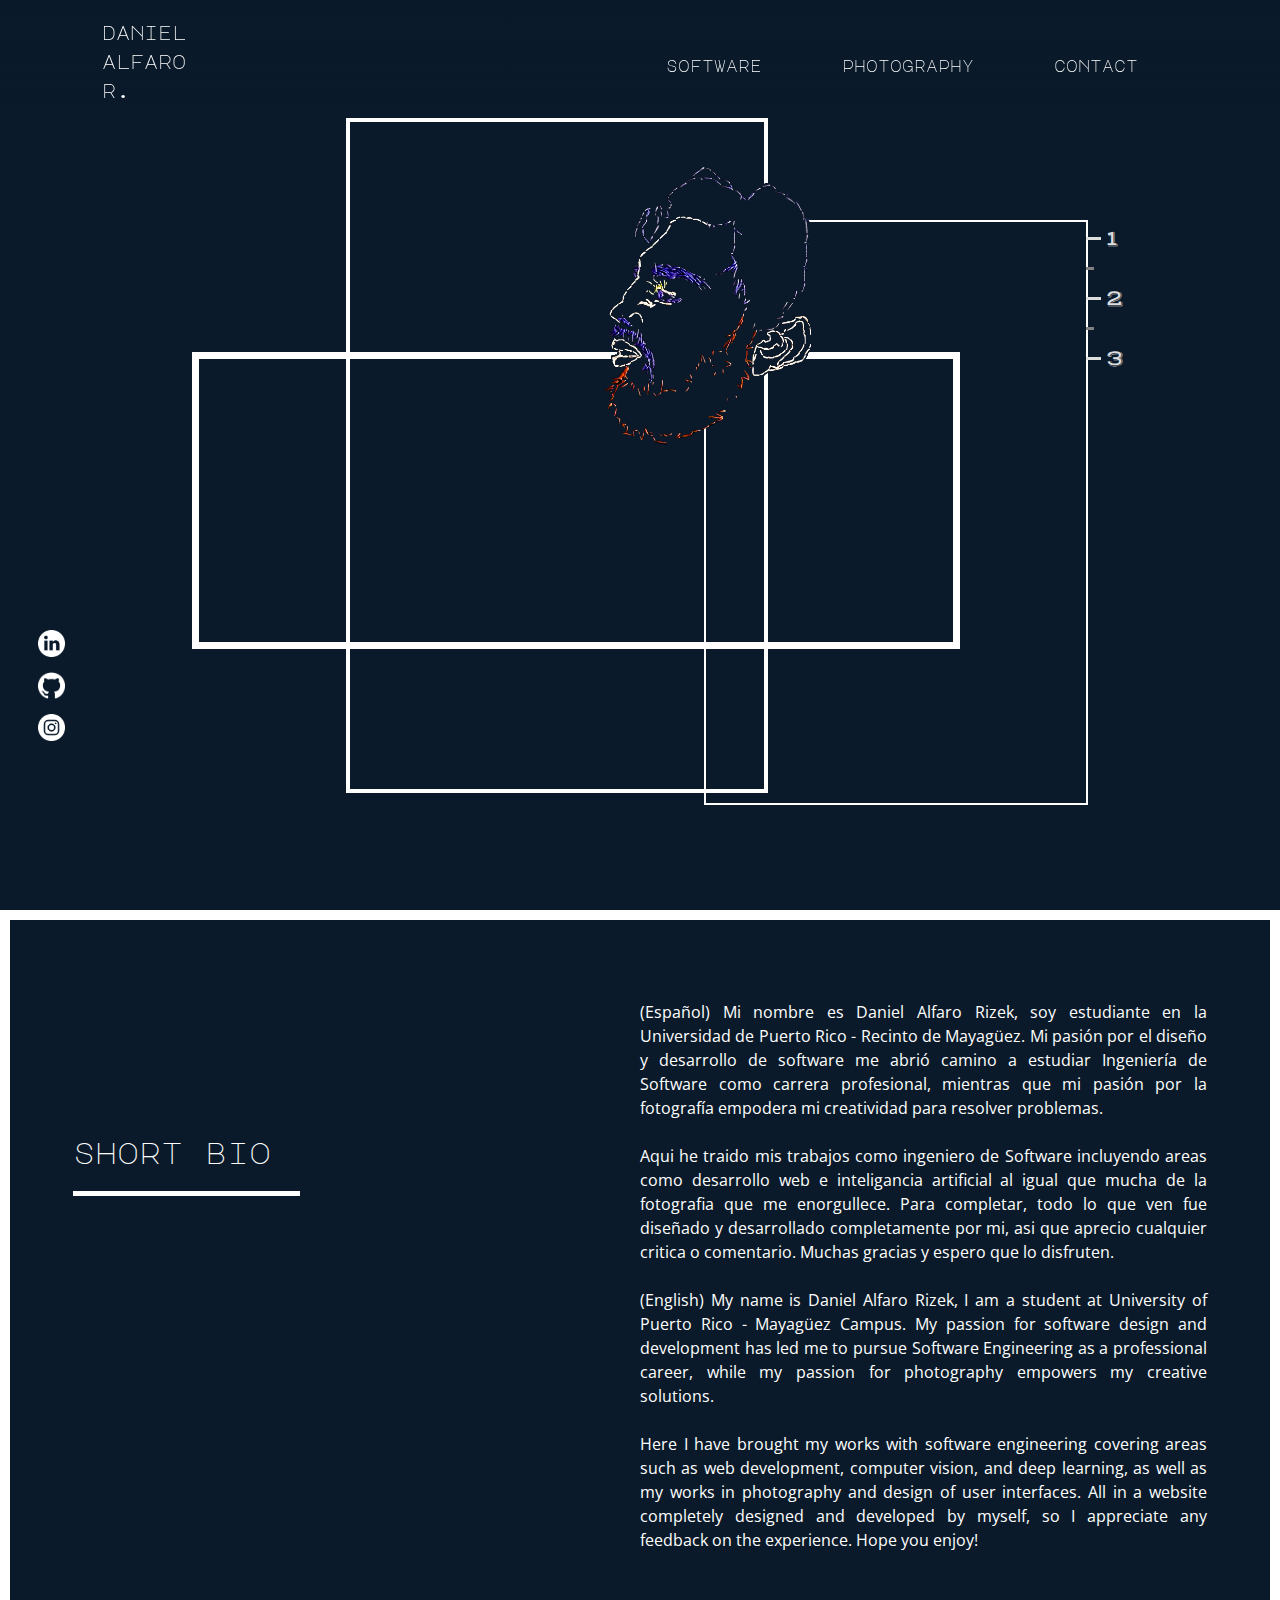
==== commit 62b919de: "Improved bio section flex" ====
--- a/index.html
+++ b/index.html
@@ -25,9 +25,9 @@
         </div>
         <div class="menu">
           <ul class="menuLinks" id="menuLinks">
-            <li><a href="code.html">software</a></li>
-            <li><a href="art.html">photography</a></li>
-            <li><a href="info.html">contact</a></li>
+            <li><a href="software.html">software</a></li>
+            <li><a href="photography.html">photography</a></li>
+            <li><a href="contact.html">contact</a></li>
           </ul>
           <div class="burger" id="burger">
             <div class="burgerLine1"></div>
@@ -68,25 +68,25 @@
     </div>
     <div class="detail1">
       <div class="IndexSocialMedia">
-        <a href="https://www.linkedin.com/in/daniel-alfaro-r/">
+        <a href="https://www.linkedin.com/in/daniel-alfaro-r/" target="_blank">
           <img src="images/linkedin.png" alt="linked" />
         </a>
-        <a href="https://github.com/danyalfaro">
+        <a href="https://github.com/danyalfaro" target="_blank">
           <img src="images/github.png" alt="git" />
         </a>
-        <a href="https://www.instagram.com/lente_mente_/">
+        <a href="https://www.instagram.com/lente_mente_/" target="_blank">
           <img src="images/instagram.png" alt="insta" />
         </a>
       </div>
     </div>
     <div id="bioSection">
-        <div id="bioLeft" class="col">
+        <div id="bioLeft">
           <div class="box" style="font-family: 'Major Mono Display', monospace">
             <p>short bio</p>
             <div class="underline"></div>
           </div>
         </div>
-        <div id="bioRight" class="col">
+        <div id="bioRight">
           (Español) Mi nombre es Daniel Alfaro Rizek, soy estudiante en la
           Universidad de Puerto Rico - Recinto de Mayagüez. Mi pasión por el
           diseño y desarrollo de software me abrió camino a estudiar Ingeniería
--- a/styles.css
+++ b/styles.css
@@ -344,17 +344,20 @@
   border-width: 10px;
   height: fit-content;
   color: #fff;
-  text-align: center;
-  display: flex;
+  /* text-align: center; */
+  display: flex;
+  justify-content: space-around;
+  /* align-items: center; */
   flex-wrap: wrap;
 }
 
 #bioLeft {
   font-family: "Open Sans", sans-serif;
   margin-top: 7em;
-  text-align: left;
+  width: 45%;
   font-size: 30px;
-  min-width: 300px;
+  min-width: 325px;
+  margin-left: 5%;
 }
 
 .underline {
@@ -365,12 +368,13 @@
 
 #bioRight {
   font-family: "Open Sans", sans-serif;
-  position: relative;
   text-align: justify;
+  margin-right: 5%;
+  width: 45%;
   top: 50%;
   padding-top: 5rem;
   padding-bottom: 5rem;
-  min-width: 300px;
+  min-width: 325px;
 }
 
 #artSection {
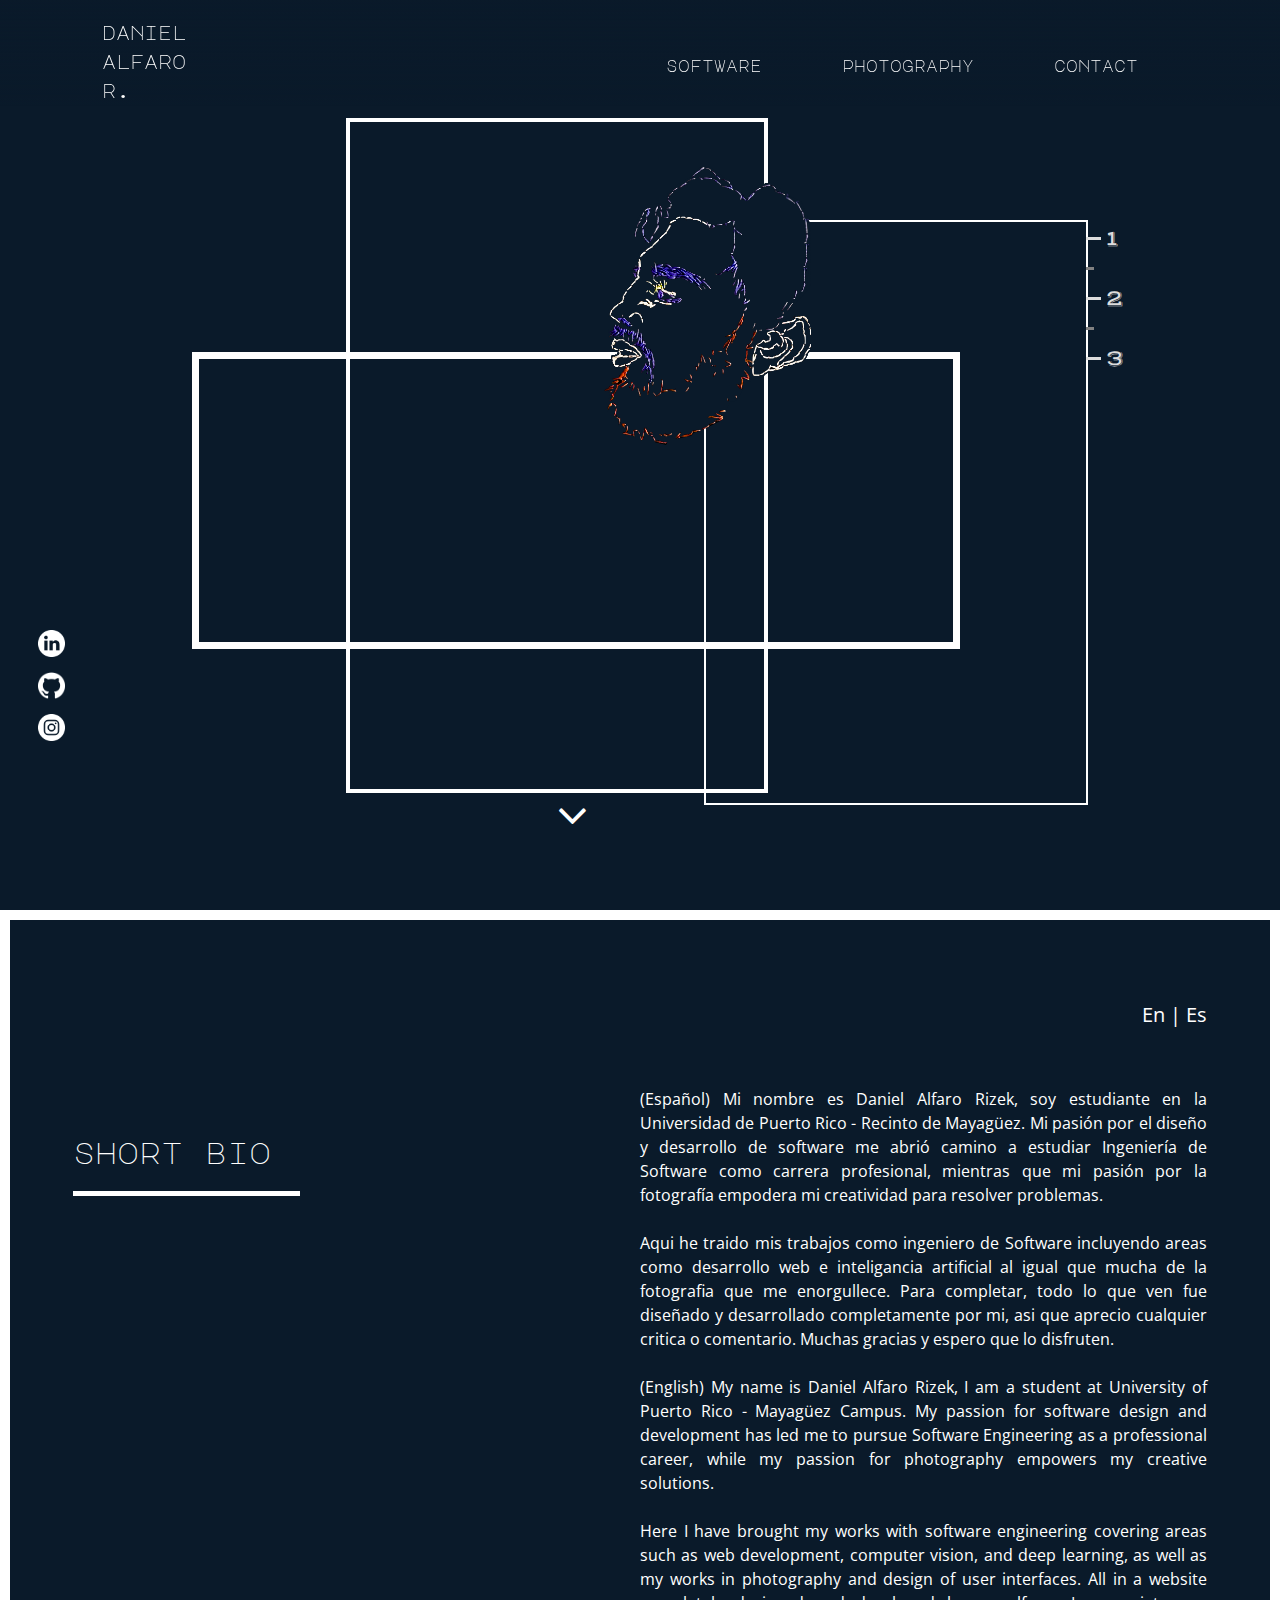
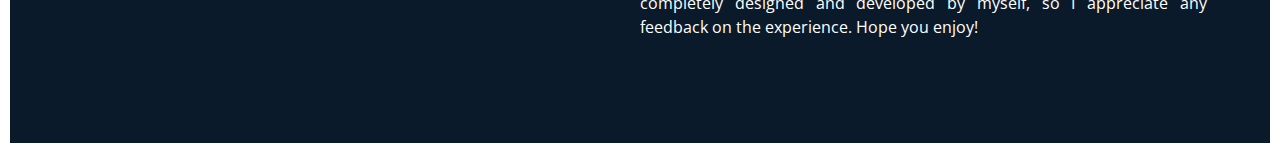
==== commit 078decac: "Added scroll down indicator" ====
--- a/index.html
+++ b/index.html
@@ -8,6 +8,7 @@
       href="https://fonts.googleapis.com/css?family=Major+Mono+Display|Open+Sans|Vast+Shadow&display=swap"
       rel="stylesheet"
     />
+    <link rel="stylesheet" href="https://cdnjs.cloudflare.com/ajax/libs/font-awesome/4.7.0/css/font-awesome.min.css">
     <link
       rel="stylesheet"
       href="https://maxcdn.bootstrapcdn.com/bootstrap/4.4.1/css/bootstrap.min.css"
@@ -41,7 +42,9 @@
       <div id="drawing">
         <img src="images/PerfilComplete.png" alt="Perfil" />
       </div>
-      <div id="rec1" class="rec"></div>
+      <div id="rec1" class="rec">
+        <i class="fa fa-angle-down fa-3x scrollDown"></i>
+      </div>
       <div id="rec2" class="rec"></div>
       <div id="rec3" class="rec">
         <div class="detail2">
@@ -87,6 +90,11 @@
           </div>
         </div>
         <div id="bioRight">
+          <div class="changeLang">
+            <span id="english">En</span>
+            <span>|</span>
+            <span id="español">Es</span>
+          </div>
           (Español) Mi nombre es Daniel Alfaro Rizek, soy estudiante en la
           Universidad de Puerto Rico - Recinto de Mayagüez. Mi pasión por el
           diseño y desarrollo de software me abrió camino a estudiar Ingeniería
--- a/styles.css
+++ b/styles.css
@@ -154,6 +154,7 @@
   height: 75vh;
   left: 27%;
   transition: 0.5s ease-in-out;
+  text-align: center;
 }
 
 #rec2 {
@@ -337,6 +338,12 @@
   right: 0em;
 }
 
+.scrollDown{
+  color: #fff;
+  position: absolute;
+  bottom: -50px;
+}
+
 #bioSection {
   border-style: solid;
   border-color: #fff;
@@ -344,10 +351,8 @@
   border-width: 10px;
   height: fit-content;
   color: #fff;
-  /* text-align: center; */
   display: flex;
   justify-content: space-around;
-  /* align-items: center; */
   flex-wrap: wrap;
 }
 
@@ -377,6 +382,22 @@
   min-width: 325px;
 }
 
+.changeLang{
+  text-align: right;
+  margin-bottom: 10%;
+  font-size: 125%;
+}
+
+#english:hover{
+  cursor: pointer;
+  color: rgba(255, 255, 255, 0.508);
+}
+
+#español:hover{
+  cursor: pointer;
+  color: rgba(255, 255, 255, 0.508);
+}
+
 #artSection {
   z-index: 99;
   background-color: #0a1a2a;
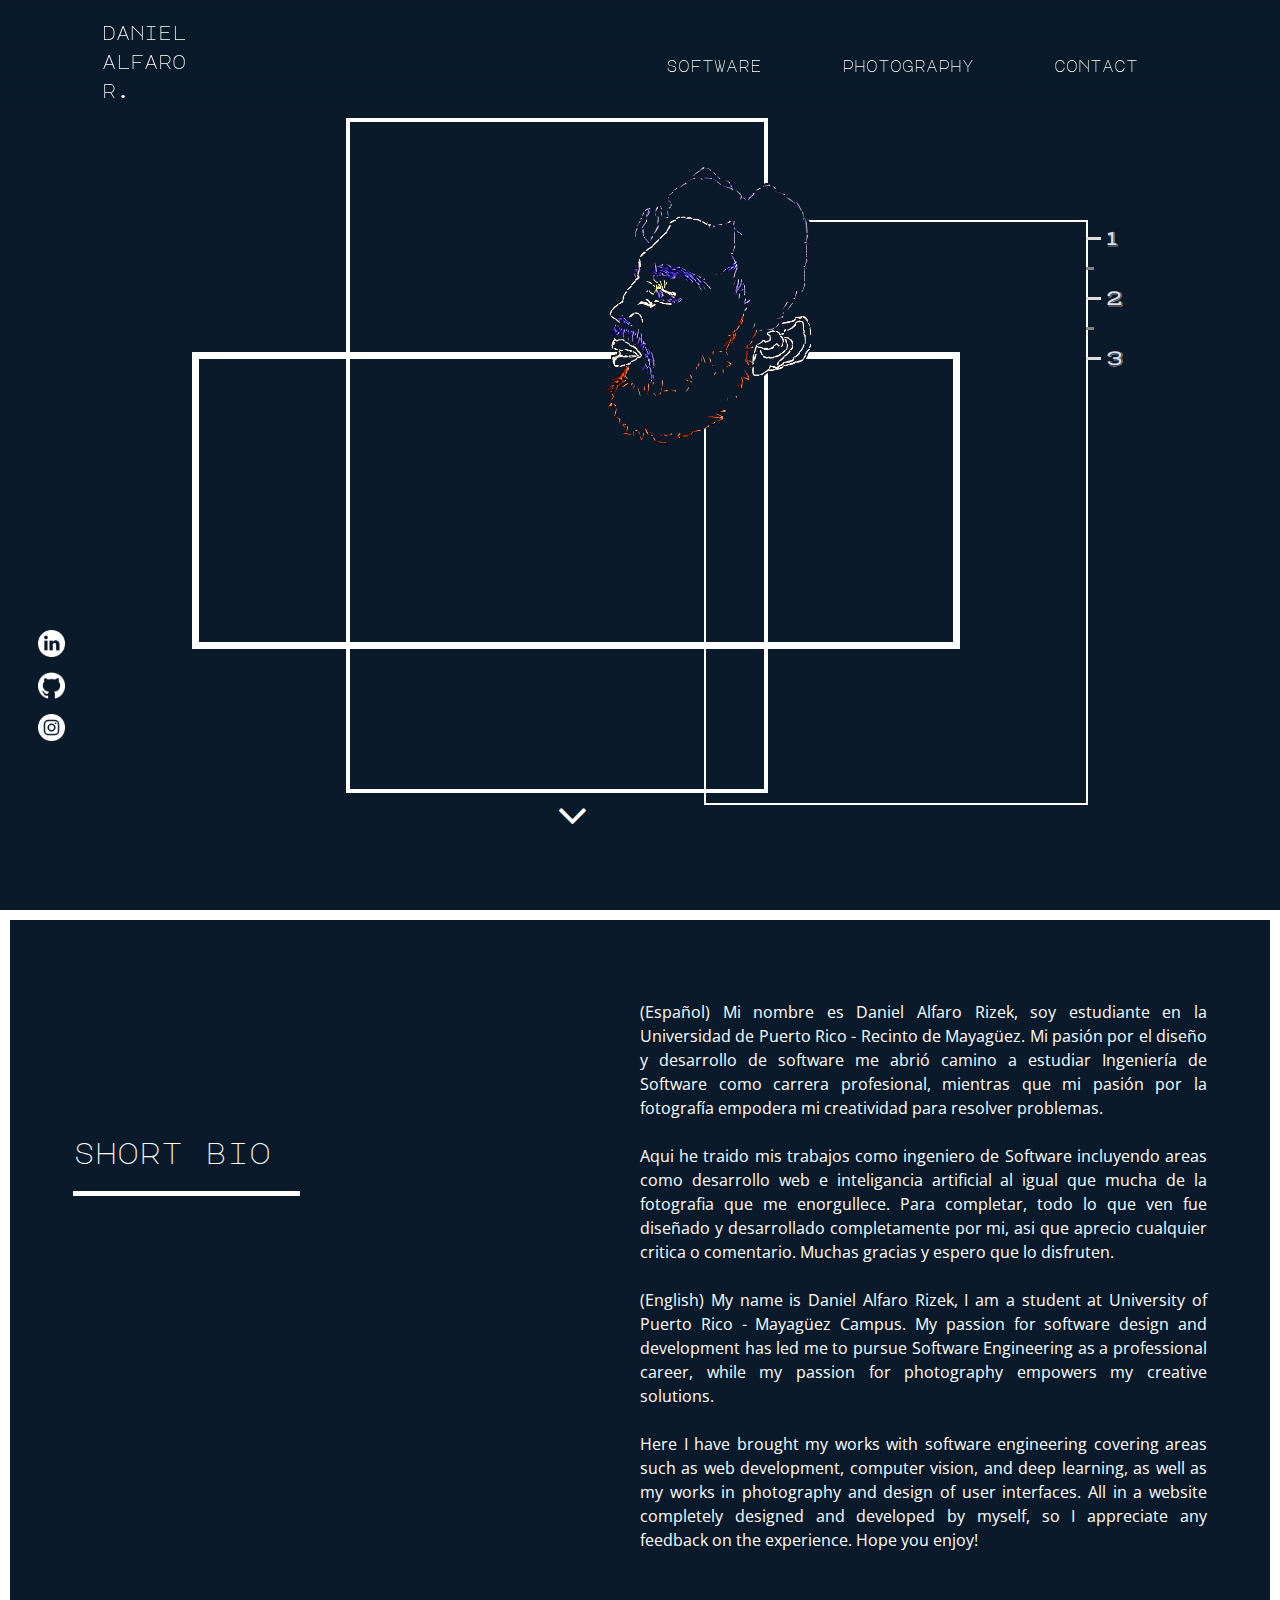
==== commit d908ef76: "Hide lang support until complete" ====
--- a/index.html
+++ b/index.html
@@ -90,11 +90,11 @@
           </div>
         </div>
         <div id="bioRight">
-          <div class="changeLang">
+          <!-- <div class="changeLang">
             <span id="english">En</span>
             <span>|</span>
             <span id="español">Es</span>
-          </div>
+          </div> -->
           (Español) Mi nombre es Daniel Alfaro Rizek, soy estudiante en la
           Universidad de Puerto Rico - Recinto de Mayagüez. Mi pasión por el
           diseño y desarrollo de software me abrió camino a estudiar Ingeniería
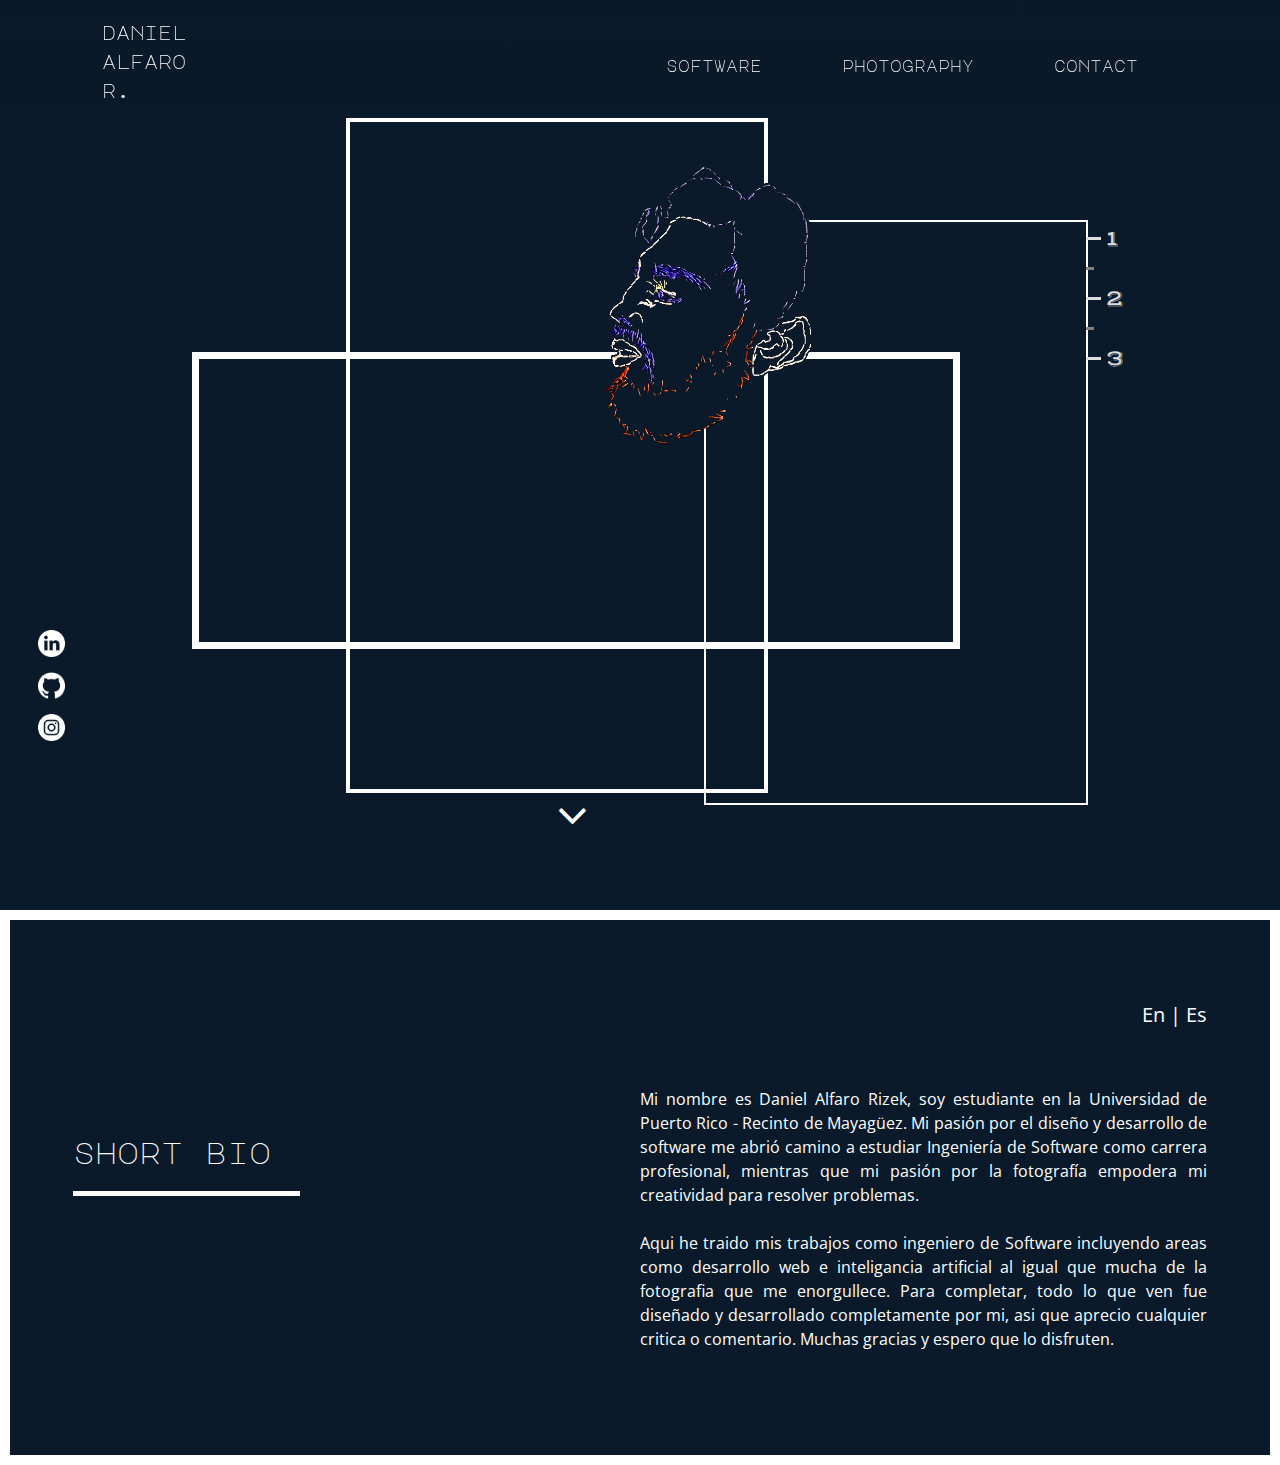
==== commit a6f6332b: "Added language change feature in bio." ====
--- a/index.html
+++ b/index.html
@@ -90,36 +90,40 @@
           </div>
         </div>
         <div id="bioRight">
-          <!-- <div class="changeLang">
-            <span id="english">En</span>
+          <div class="changeLang">
+            <span id="english" onclick={changeLang(2)}>En</span>
             <span>|</span>
-            <span id="español">Es</span>
-          </div> -->
-          (Español) Mi nombre es Daniel Alfaro Rizek, soy estudiante en la
-          Universidad de Puerto Rico - Recinto de Mayagüez. Mi pasión por el
-          diseño y desarrollo de software me abrió camino a estudiar Ingeniería
-          de Software como carrera profesional, mientras que mi pasión por la
-          fotografía empodera mi creatividad para resolver problemas.
-          <br /><br />
+            <span id="español" onclick={changeLang(1)}>Es</span>
+          </div>
+          <div id="bioInfoEs">
+            Mi nombre es Daniel Alfaro Rizek, soy estudiante en la
+            Universidad de Puerto Rico - Recinto de Mayagüez. Mi pasión por el
+            diseño y desarrollo de software me abrió camino a estudiar Ingeniería
+            de Software como carrera profesional, mientras que mi pasión por la
+            fotografía empodera mi creatividad para resolver problemas.
+            <br /><br />
 
-          Aqui he traido mis trabajos como ingeniero de Software incluyendo
-          areas como desarrollo web e inteligancia artificial al igual que mucha
-          de la fotografia que me enorgullece. Para completar, todo lo que ven
-          fue diseñado y desarrollado completamente por mi, asi que aprecio
-          cualquier critica o comentario. Muchas gracias y espero que lo
-          disfruten.<br /><br />
+            Aqui he traido mis trabajos como ingeniero de Software incluyendo
+            areas como desarrollo web e inteligancia artificial al igual que mucha
+            de la fotografia que me enorgullece. Para completar, todo lo que ven
+            fue diseñado y desarrollado completamente por mi, asi que aprecio
+            cualquier critica o comentario. Muchas gracias y espero que lo
+            disfruten.<br /><br />
+          </div>
+          
+          <div id="bioInfoEn">
+            My name is Daniel Alfaro Rizek, I am a student at University
+            of Puerto Rico - Mayagüez Campus. My passion for software design and
+            development has led me to pursue Software Engineering as a
+            professional career, while my passion for photography empowers my
+            creative solutions. <br /><br />
 
-          (English) My name is Daniel Alfaro Rizek, I am a student at University
-          of Puerto Rico - Mayagüez Campus. My passion for software design and
-          development has led me to pursue Software Engineering as a
-          professional career, while my passion for photography empowers my
-          creative solutions. <br /><br />
-
-          Here I have brought my works with software engineering covering areas
-          such as web development, computer vision, and deep learning, as well
-          as my works in photography and design of user interfaces. All in a
-          website completely designed and developed by myself, so I appreciate
-          any feedback on the experience. Hope you enjoy!<br /><br />
+            Here I have brought my works with software engineering covering areas
+            such as web development, computer vision, and deep learning, as well
+            as my works in photography and design of user interfaces. All in a
+            website completely designed and developed by myself, so I appreciate
+            any feedback on the experience. Hope you enjoy!<br /><br />
+          </div>
         </div>
     </div>
     <script src="scripts.js"></script>
--- a/styles.css
+++ b/styles.css
@@ -388,6 +388,10 @@
   font-size: 125%;
 }
 
+.hideLang{
+  display: none;
+}
+
 #english:hover{
   cursor: pointer;
   color: rgba(255, 255, 255, 0.508);
